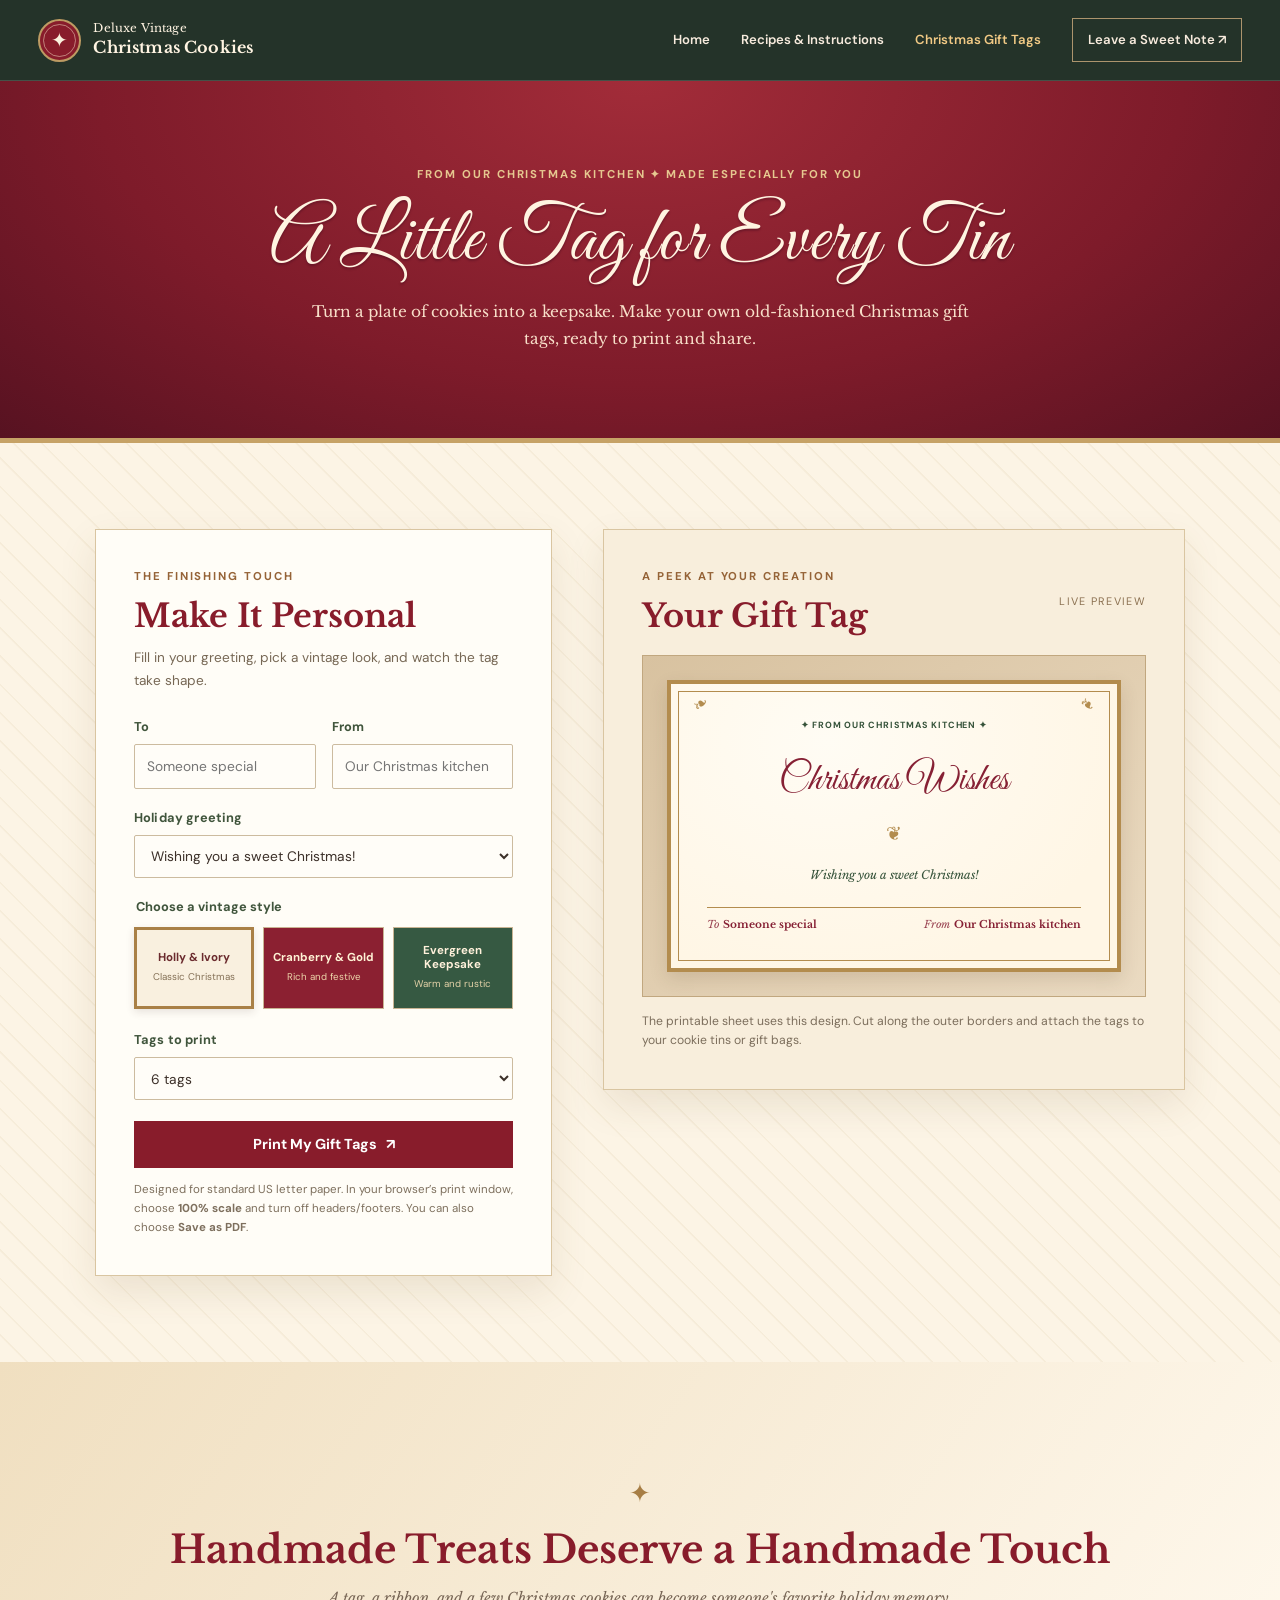
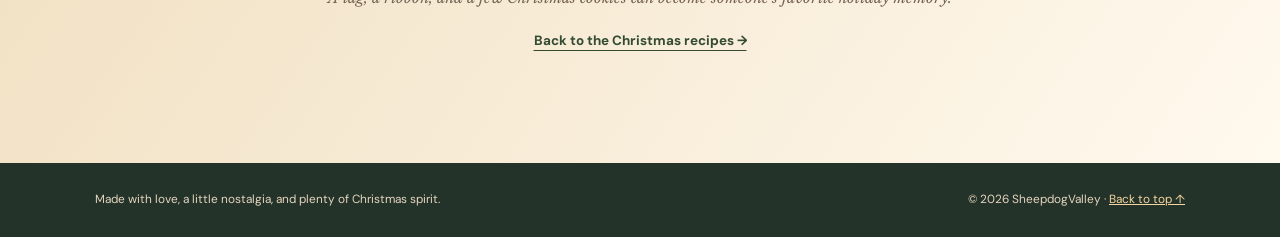
==== gift-tags.html @ 265d6bb1 "Add files via upload" ====
<!doctype html>
<html lang="en">
<head>
  <meta charset="utf-8">
  <meta name="viewport" content="width=device-width,initial-scale=1">
  <meta name="theme-color" content="#344b32">
  <meta name="description" content="Design and print nostalgic vintage Christmas gift tags for your homemade cookie tins.">
  <title>Christmas Gift Tag Maker — Deluxe Vintage Christmas Cookies</title>
  <link rel="preconnect" href="https://fonts.googleapis.com">
  <link rel="preconnect" href="https://fonts.gstatic.com" crossorigin>
  <link href="https://fonts.googleapis.com/css2?family=DM+Sans:wght@400;500;600;700&family=Libre+Baskerville:ital,wght@0,400;0,700;1,400&family=Great+Vibes&family=Playfair+Display:wght@400;600;700&display=swap" rel="stylesheet">
  <link rel="stylesheet" href="css/styles.css">
  <script src="js/site.js" defer></script>
  <script src="js/gift-tags.js" defer></script>
</head>
<body data-page="gift-tags">
  <a class="skip-link" href="#main">Skip to content</a>
  <header class="site-header" id="top">
    <div class="nav-shell">
      <a class="brand" href="index.html" aria-label="Deluxe Vintage Christmas Cookies, home"><span class="brand-mark" aria-hidden="true">✦</span><span>Deluxe Vintage<br><strong>Christmas Cookies</strong></span></a>
      <button class="menu-toggle" aria-label="Open navigation" aria-expanded="false" aria-controls="main-nav"><span></span><span></span><span></span></button>
      <nav id="main-nav" class="main-nav" aria-label="Main navigation">
        <a href="index.html">Home</a>
        <a href="recipes.html">Recipes &amp; Instructions</a>
        <a class="active" aria-current="page" href="gift-tags.html">Christmas Gift Tags</a>
        <a class="nav-guestbook" href="https://forms.gle/14yq1mAK5xDZGLgt8" target="_blank" rel="noopener noreferrer">Leave a Sweet Note ↗</a>
      </nav>
    </div>
  </header>
  <main id="main">
    <section class="tag-masthead">
      <div class="page-width">
        <p class="eyebrow light">From our Christmas kitchen ✦ made especially for you</p>
        <h1>A Little Tag for Every Tin</h1>
        <p>Turn a plate of cookies into a keepsake. Make your own old-fashioned Christmas gift tags, ready to print and share.</p>
      </div>
    </section>
    <section class="tag-maker-section" aria-labelledby="tag-maker-heading">
      <div class="page-width tag-maker-inner">
        <div class="tag-controls-panel">
          <p class="eyebrow">The finishing touch</p>
          <h2 id="tag-maker-heading">Make It Personal</h2>
          <p class="tag-panel-intro">Fill in your greeting, pick a vintage look, and watch the tag take shape.</p>
          <form id="gift-tag-form" novalidate>
            <div class="tag-input-grid">
              <label class="tag-field" for="tag-to">To <input id="tag-to" name="to" type="text" maxlength="28" placeholder="Someone special" autocomplete="off"></label>
              <label class="tag-field" for="tag-from">From <input id="tag-from" name="from" type="text" maxlength="28" placeholder="Our Christmas kitchen" autocomplete="off"></label>
            </div>
            <label class="tag-field" for="tag-greeting">Holiday greeting
              <select id="tag-greeting" name="greeting">
                <option value="Wishing you a sweet Christmas!">Wishing you a sweet Christmas!</option>
                <option value="Baked with love, just for you.">Baked with love, just for you.</option>
                <option value="May your days be merry &amp; bright.">May your days be merry &amp; bright.</option>
                <option value="A little taste of Christmas magic.">A little taste of Christmas magic.</option>
                <option value="custom">Write my own message…</option>
              </select>
            </label>
            <label id="custom-greeting-wrap" class="tag-field" for="tag-custom-greeting" hidden>Your message
              <input id="tag-custom-greeting" type="text" maxlength="64" placeholder="Your Christmas greeting">
            </label>
            <fieldset class="tag-styles-fieldset">
              <legend>Choose a vintage style</legend>
              <div class="tag-style-options">
                <label class="tag-style-option"><input type="radio" name="tag-style" value="holly" checked><span><strong>Holly &amp; Ivory</strong><small>Classic Christmas</small></span></label>
                <label class="tag-style-option"><input type="radio" name="tag-style" value="cranberry"><span><strong>Cranberry &amp; Gold</strong><small>Rich and festive</small></span></label>
                <label class="tag-style-option"><input type="radio" name="tag-style" value="evergreen"><span><strong>Evergreen Keepsake</strong><small>Warm and rustic</small></span></label>
              </div>
            </fieldset>
            <label class="tag-field" for="tag-count">Tags to print
              <select id="tag-count" name="count"><option value="1">1 tag</option><option value="2">2 tags</option><option value="4">4 tags</option><option value="6" selected>6 tags</option></select>
            </label>
            <button type="button" class="button button-cranberry tag-print-button" id="print-gift-tags">Print My Gift Tags <span aria-hidden="true">↗</span></button>
            <p class="tag-print-help">Designed for standard US letter paper. In your browser’s print window, choose <strong>100% scale</strong> and turn off headers/footers. You can also choose <strong>Save as PDF</strong>.</p>
          </form>
        </div>
        <div class="tag-preview-panel">
          <div class="tag-preview-header"><div><p class="eyebrow">A peek at your creation</p><h2>Your Gift Tag</h2></div><span class="tag-preview-note">Live preview</span></div>
          <div class="tag-preview-stage">
            <div class="tag-design" id="tag-preview" data-style="holly" aria-label="Preview of your personalized Christmas gift tag">
              <div class="tag-interior">
                <span class="tag-corner tag-corner-left" aria-hidden="true">❧</span><span class="tag-corner tag-corner-right" aria-hidden="true">❧</span>
                <p class="tag-overline">✦ FROM OUR CHRISTMAS KITCHEN ✦</p>
                <h3 class="tag-title">Christmas Wishes</h3>
                <div class="tag-small-divider" aria-hidden="true">❦</div>
                <p class="tag-message" data-tag-message>Wishing you a sweet Christmas!</p>
                <div class="tag-names"><p><span>To</span><strong data-tag-to>Someone special</strong></p><p><span>From</span><strong data-tag-from>Our Christmas kitchen</strong></p></div>
              </div>
            </div>
          </div>
          <p class="tag-preview-footnote">The printable sheet uses this design. Cut along the outer borders and attach the tags to your cookie tins or gift bags.</p>
        </div>
      </div>
    </section>
    <section class="tag-afterword section-pad"><div class="page-width"><span aria-hidden="true" class="afterword-ornament">✦</span><h2>Handmade Treats Deserve a Handmade Touch</h2><p>A tag, a ribbon, and a few Christmas cookies can become someone's favorite holiday memory.</p><a class="text-link" href="recipes.html">Back to the Christmas recipes →</a></div></section>
  </main>
  <div class="print-sheet" id="print-sheet" aria-hidden="true"></div>
  <footer class="site-footer"><div class="page-width footer-inner"><p>Made with love, a little nostalgia, and plenty of Christmas spirit.</p><p>© <span data-year>2026</span> SheepdogValley · <a href="#top">Back to top ↑</a></p></div></footer>
</body>
</html>
---- css/styles.css ----
:root{--evergreen:#344b32;--green:#456739;--deep-green:#233a2d;--cranberry:#881c2b;--cranberry-dark:#681322;--ivory:#fbf2df;--paper:#fffbf3;--gold:#bd9b63;--ink:#3c3029;--muted:#75685b;--line:#dacbb0;--hero-image:none} /* PLACEHOLDER: set --hero-image:url('YOUR_HERO_IMAGE_URL'); */
*,*::before,*::after{box-sizing:border-box}html{scroll-behavior:smooth;scroll-padding-top:86px}body{margin:0;background:var(--ivory);color:var(--ink);font-family:'DM Sans',Arial,sans-serif;line-height:1.65}a{color:inherit}img{max-width:100%}button,input{font:inherit}button{cursor:pointer}h1,h2,h3,p{margin-top:0}h1,h2,h3{font-family:'Libre Baskerville',Georgia,serif;line-height:1.25}h1{font-size:clamp(2.25rem,5vw,4.6rem)}h2{font-size:clamp(1.8rem,3vw,3rem)}h3{font-size:1.25rem}.page-width{max-width:1190px;margin-inline:auto;padding-inline:clamp(20px,4vw,50px)}.section-pad{padding-block:clamp(64px,9vw,110px)}.centered{text-align:center}.eyebrow{color:#956337;letter-spacing:.17em;text-transform:uppercase;font-size:.71rem;font-weight:700;line-height:1.5}.eyebrow.light{color:#e6c890}.skip-link{position:absolute;z-index:100;top:-100px;left:20px;padding:10px;background:white}.skip-link:focus{top:8px}.site-header{position:relative;z-index:20;background:#243329;color:#fff4e2;border-bottom:1px solid #ffffff25}.nav-shell{max-width:1480px;min-height:80px;display:flex;align-items:center;justify-content:space-between;gap:25px;margin:auto;padding:12px clamp(20px,3vw,46px)}.brand{display:flex;align-items:center;gap:12px;text-decoration:none;font-family:'Libre Baskerville',Georgia,serif;font-size:.73rem;line-height:1.35;letter-spacing:.015em}.brand strong{font-size:1rem;font-weight:700}.brand-mark{width:43px;height:43px;display:grid;place-items:center;flex-shrink:0;background:var(--cranberry);border:2px solid var(--gold);outline:1px solid #fff2d278;outline-offset:-6px;color:var(--ivory);font-size:1.25rem;border-radius:50%}.main-nav{display:flex;align-items:center;gap:clamp(15px,2.4vw,35px)}.main-nav a{text-decoration:none;color:#f7ebdd;font-size:.82rem;font-weight:600;transition:color .2s}.main-nav a:hover,.main-nav a.active{color:#f2ca85}.main-nav .nav-guestbook{border:1px solid #ac946d;padding:10px 15px}.menu-toggle{display:none;background:transparent;border:1px solid #cab78e7a;padding:9px;border-radius:3px}.menu-toggle span{display:block;width:22px;height:2px;background:#fff1d8;margin:4px 0}
/* HOME HERO v3 — artwork first, no framed sign. */
.hero{position:relative;min-height:min(780px,calc(100svh - 80px));display:grid;isolation:isolate;overflow:hidden;background:#f7e9d0}
.hero-visual{position:absolute;inset:0;z-index:-2}
.hero-artwork{display:block;width:100%;height:100%;object-fit:cover;object-position:center center}
.hero-artwork.is-missing{display:none}
.hero-visual:has(.is-missing){background:linear-gradient(120deg,#faf0da 0%,#e8d0aa 45%,#5d704d 100%)}
/* Gentle illumination keeps the title legible without hiding the painting. */
.hero:after{content:"";position:absolute;inset:0;z-index:-1;pointer-events:none;background:linear-gradient(90deg,rgba(255,248,231,.64) 0%,rgba(255,248,231,.28) 32%,rgba(255,248,231,0) 65%)}
.hero-content{width:min(1470px,100%);min-height:inherit;display:flex;align-items:center;justify-content:flex-start;margin:0 auto;padding:48px clamp(28px,6.7vw,112px) 84px}
.hero-lettering{width:min(650px,53%);text-align:center;transform:translateY(-13px);color:#7e1023}
.hero-kicker{display:block;font-family:'DM Sans',sans-serif;font-weight:700;letter-spacing:.24em;font-size:clamp(.62rem,.85vw,.82rem);color:#8a5a2b;line-height:1.7}
.hero-lettering h1{font-family:'Great Vibes',cursive;font-weight:400;font-size:clamp(3.9rem,5.55vw,6.5rem);line-height:.99;margin:21px 0 14px;letter-spacing:0;color:#831426;-webkit-text-stroke:.7px #831426;text-shadow:0 2px 2px rgba(255,248,233,.72)}
.hero-lettering h1 span{display:block;white-space:nowrap}
.hero-divider{display:flex;align-items:center;justify-content:center;gap:16px;margin:11px auto 9px;color:#ae7a3f;font-size:1.6rem;max-width:390px}
.hero-divider:before,.hero-divider:after{content:"";height:1px;flex:1;background:linear-gradient(90deg,transparent,#bb985f)}
.hero-divider:after{transform:rotate(180deg)}
.hero-lettering p{font-family:'Playfair Display',Georgia,serif;font-weight:700;letter-spacing:.12em;text-transform:uppercase;color:#31533d;font-size:clamp(.91rem,1.15vw,1.23rem);line-height:1.45;margin:0;text-shadow:0 1px 0 #fff8edb0}
.scroll-cue{position:absolute;z-index:3;bottom:17px;left:50%;transform:translateX(-50%);text-align:center;text-decoration:none;color:#fff8e7;filter:drop-shadow(0 2px 4px #000a)}
.scroll-cue span{display:block;font-size:2rem;line-height:1}.scroll-cue small{font-size:.7rem;letter-spacing:.1em;text-transform:uppercase}
@media (max-width: 1000px) and (min-width:681px){.hero{min-height:650px}.hero-lettering{width:58%}.hero-lettering h1{font-size:clamp(3.1rem,5.7vw,4.6rem)}}
@media (max-width:680px){
  .hero{min-height:0;display:flex;flex-direction:column;overflow:hidden}
  .hero-visual{position:relative;inset:auto;width:100%;z-index:0;background:#f7e9d0}
  .hero-artwork{width:100%;height:auto;object-fit:contain}
  .hero-visual:has(.is-missing){aspect-ratio:16/9}
  .hero:after{display:none}
  .hero-content{width:100%;min-height:0;margin:0;padding:27px 18px 32px;background:#f9edda;border-top:3px solid #ae8a50;border-bottom:1px solid #d9c4a3;display:block}
  .hero-lettering{width:100%;transform:none;margin:0 auto;max-width:530px}
  .hero-kicker{letter-spacing:.15em;font-size:.58rem}
  .hero-lettering h1{font-size:clamp(2.75rem,10.3vw,4.8rem);line-height:1.05;margin:14px 0 8px;-webkit-text-stroke:.35px #831426}
  .hero-lettering h1 span{white-space:normal}
  .hero-divider{max-width:250px;font-size:1.25rem;margin:6px auto}
  .hero-lettering p{font-size:clamp(.75rem,2.65vw,.95rem);letter-spacing:.12em}
  .scroll-cue{display:none}
}
.welcome{background:radial-gradient(ellipse at 15% 20%,#577445,var(--green) 45%,#2d4b30);color:var(--ivory);position:relative;padding:clamp(45px,7vw,85px) 0}.welcome::before,.welcome::after{content:'';position:absolute;left:22px;right:22px;pointer-events:none;border-top:1px solid #d1af71aa}.welcome::before{top:18px}.welcome::after{bottom:18px}.welcome-inner{display:grid;grid-template-columns:minmax(0,1fr) minmax(0,1fr);gap:clamp(30px,6vw,95px);align-items:center}.picture-frame{max-width:530px;width:100%;margin:0 auto;padding:11px;background:#f9efd8;border:3px solid var(--gold);outline:1px solid #dac290;outline-offset:-8px;box-shadow:0 22px 45px #17281964;transform:rotate(-.8deg)}.picture-mat{background:#8b1424;border:1px solid #ac8358;padding:5px}.picture-mat img{display:block;width:100%;height:auto;aspect-ratio:854/480;object-fit:cover}.picture-frame figcaption{font-family:'Libre Baskerville',Georgia,serif;font-style:italic;color:#685039;text-align:center;font-size:.74rem;margin:10px 0 4px}.welcome-copy{text-align:center;max-width:510px;margin:auto}.welcome-copy h2{font-weight:400;font-size:clamp(2rem,3.5vw,3.7rem);line-height:1.22;letter-spacing:-.035em;margin:15px 0 5px}.welcome-copy>p:not(.eyebrow){font-family:'Libre Baskerville',serif;color:#f7ebda;font-size:.95rem;line-height:1.85}.flourish{display:block;color:#e5c28d;font-size:1.9rem;margin:10px auto}.button-row{display:flex;flex-wrap:wrap;align-items:center;justify-content:center;gap:12px;margin-top:25px}.button{display:inline-flex;min-height:47px;align-items:center;justify-content:center;gap:9px;padding:11px 19px;text-decoration:none;text-align:center;border:1px solid transparent;font-size:.78rem;font-weight:700;transition:background .16s,transform .16s,border-color .16s;line-height:1.35}.button:hover{transform:translateY(-2px)}.button:focus-visible,a:focus-visible,button:focus-visible,input:focus-visible{outline:3px solid #e8ad46;outline-offset:3px}.button-cream{color:#73202a;background:var(--ivory);border-color:#e4d1ad}.button-cream:hover{background:white}.button-outline{color:#fff1d9;border-color:#e5d0a5;background:transparent}.button-outline:hover{background:#ffffff1c}.button-dark{background:var(--evergreen);color:var(--ivory)}.button-cranberry{background:var(--cranberry);color:#fff}
.story{background:repeating-linear-gradient(45deg,#f4ead500 0 18px,#a67d3220 19px 20px),var(--ivory)}.story-inner{display:grid;grid-template-columns:.95fr 1.05fr;gap:clamp(30px,5vw,100px);align-items:start}.story-lead h2{color:var(--cranberry)}.mini-rule{display:flex;align-items:center;gap:12px;color:var(--gold);width:100%;margin:25px 0}.mini-rule:before,.mini-rule:after{content:'';height:1px;width:35%;background:var(--gold)}.story-body{padding-left:clamp(0px,3vw,44px);border-left:1px solid var(--line);font-family:'Libre Baskerville',Georgia,serif;font-size:.95rem;line-height:2}.story-body p:last-child{margin-bottom:0}.recipe-teaser{background:#fffaf0}.recipe-teaser h2{margin:12px 0 35px;color:var(--cranberry)}.teaser-grid{display:grid;grid-template-columns:repeat(2,minmax(0,1fr));gap:25px}.teaser-card{overflow:hidden;border:1px solid var(--line);background:#fffdf8;box-shadow:0 10px 30px #6c542214}.teaser-art{min-height:175px;display:flex;flex-direction:column;justify-content:center;align-items:center;color:#fff3dd;border-bottom:4px solid var(--gold)}.teaser-art span{font-family:Georgia,serif;font-size:5.5rem;line-height:1}.teaser-art small{font-family:'Libre Baskerville',serif;font-style:italic}.teaser-art-cookie{background:radial-gradient(circle at 50% 50%,#b43a46,#7d1d28 70%)}.teaser-art-icing{background:radial-gradient(circle at 50% 50%,#6d8c60,#385b42 72%)}.teaser-copy{padding:30px}.card-number{font-size:.65rem;font-weight:700;color:#9e7b42;letter-spacing:.17em}.teaser-copy h3{color:var(--cranberry);margin:5px 0 12px}.teaser-copy p:not(.card-number){font-size:.88rem;color:var(--muted)}.text-link{color:var(--evergreen);font-size:.84rem;font-weight:700;text-decoration-thickness:1px;text-underline-offset:5px}.closing{background:var(--cranberry-dark);color:#f8e9d0}.closing-inner{display:grid;grid-template-columns:1.1fr 1fr;align-items:center;gap:clamp(35px,6vw,90px)}.closing-card{width:100%;border:7px solid #f6e8cb;box-shadow:0 16px 35px #2b07144d}.closing h2{margin:12px 0 18px}.closing p:not(.eyebrow){max-width:450px;font-family:'Libre Baskerville',serif;line-height:1.9}.closing .button{margin-top:10px}.site-footer{background:#243329;color:#e4d5bf;padding:27px 0}.footer-inner{display:flex;gap:15px;justify-content:space-between;align-items:center;font-size:.74rem}.footer-inner p{margin:0}.footer-inner a{color:#f5d5a0}
/* Recipe page */
.recipe-masthead{text-align:center;color:#fff5e6;padding:80px 0 66px;background:radial-gradient(circle at 50% -20%,#bc3d4b,var(--cranberry) 54%,#62131f)}.recipe-masthead h1{font-size:clamp(2.1rem,4.5vw,4rem);margin:10px 0 15px;font-weight:400}.recipe-masthead p:not(.eyebrow){font-family:'Libre Baskerville',Georgia,serif}.countdown{display:inline-flex;align-items:center;gap:12px;justify-content:center;margin-top:24px;padding:13px 21px;border:1px solid #eac793b3;background:#40101c35;color:#ffebce;font-size:.82rem;font-weight:700}.countdown span:first-child,.countdown span:last-child{color:#e7be79}.recipe-page-main{padding:30px 0 95px;background:linear-gradient(125deg,#f2e5ce 0%,#fff9ed 65%)}.recipe-jump{display:flex;flex-wrap:wrap;align-items:center;justify-content:center;gap:10px 20px;margin:10px 0 35px;font-size:.78rem}.recipe-jump span{font-weight:700;color:#765c40}.recipe-jump a{color:var(--cranberry);text-decoration:none;font-weight:700;border-bottom:1px solid #ba9a65}.recipe-grid{display:grid;grid-template-columns:repeat(2,minmax(0,1fr));gap:28px;align-items:start}.recipe-card{background:#fffdf7;border:1px solid #d5c5a7;padding:clamp(23px,3vw,43px);box-shadow:0 15px 35px #76604220;scroll-margin-top:95px}.recipe-card-top{display:flex;align-items:center;justify-content:space-between;border-bottom:1px solid var(--line);padding-bottom:13px;margin-bottom:24px}.recipe-number{color:#95723d;letter-spacing:.15em;font-size:.68rem;font-weight:700}.recipe-symbol{font-size:2rem;color:#aa6e48}.recipe-card h2{color:var(--cranberry);font-size:clamp(1.8rem,2.3vw,2.45rem);margin-bottom:8px}.recipe-subtitle{font-family:'Libre Baskerville',serif;font-style:italic;color:#87735e;font-size:.84rem}.recipe-meta{display:flex;flex-wrap:wrap;gap:8px;margin:24px 0 32px}.recipe-meta span{padding:6px 10px;font-size:.67rem;font-weight:700;background:#edf0e5;color:#456144}.recipe-card h3{color:var(--evergreen);font-size:1.13rem;border-bottom:1px solid #d8ccb4;padding-bottom:9px;margin:26px 0 10px}.hint{color:var(--muted);font-size:.73rem;margin:0 0 15px}.checklist{display:grid;gap:4px}.checklist label{display:flex;align-items:flex-start;gap:12px;padding:8px 7px;border-radius:3px;cursor:pointer;line-height:1.5;font-size:.83rem}.checklist label:hover{background:#f3ead9}.checklist input{width:18px;height:18px;margin:1px 0 0;flex:none;accent-color:var(--green);cursor:pointer}.checklist input:checked+span{color:#8d897e;text-decoration:line-through;text-decoration-color:#9eaa95}.steps{padding-left:23px;margin:19px 0 0;display:grid;gap:13px;font-family:'Libre Baskerville',serif;font-size:.84rem;line-height:1.85}.steps li{padding-left:5px}.steps li::marker{color:#8e2938;font-weight:700}.tip{display:flex;gap:13px;align-items:flex-start;background:#f3ecdb;color:#564b3c;padding:19px;margin-top:30px}.tip>span{font-size:1.25rem;color:var(--cranberry)}.tip p{font-size:.8rem;line-height:1.75;margin:0}.shopping{margin-top:40px;background:#fffdf7;border:1px solid #d5c5a7;box-shadow:0 15px 35px #76604220;padding:clamp(24px,4vw,47px);scroll-margin-top:95px}.shopping-head{display:flex;align-items:end;justify-content:space-between;gap:20px;border-bottom:1px solid var(--line);padding-bottom:24px;margin-bottom:20px}.shopping-head h2{color:var(--cranberry);font-size:clamp(1.8rem,3vw,2.8rem);margin:8px 0}.shopping-head p:last-child{font-size:.85rem;color:var(--muted);margin:0}.shopping-tools{display:flex;flex-direction:column;align-items:flex-end;gap:9px;white-space:nowrap}.shopping-tools span{font-size:.78rem;color:var(--evergreen);font-weight:700}.shopping-tools .button{min-height:36px;padding:8px 15px}.shopping-list{grid-template-columns:repeat(2,minmax(0,1fr));column-gap:25px}.shopping-footer{margin-top:27px;border-top:1px solid var(--line);padding-top:22px;display:flex;justify-content:space-between;align-items:center;gap:20px}.shopping-footer p{font-family:'Libre Baskerville',serif;font-style:italic;color:var(--muted);margin:0;text-align:right;font-size:.8rem}
@media(max-width:850px){.welcome-inner{gap:28px}.story-inner{gap:35px}.main-nav{gap:16px}.main-nav a{font-size:.73rem}.nav-shell{min-height:72px}.picture-frame{padding:7px}.picture-frame figcaption{font-size:.62rem}.welcome-copy h2{font-size:2rem}.welcome-copy>p:not(.eyebrow){font-size:.83rem}.recipe-grid{gap:18px}}
@media(max-width:680px){html{scroll-padding-top:65px}.nav-shell{min-height:64px;padding:9px 17px}.brand{font-size:.63rem;gap:9px}.brand strong{font-size:.76rem}.brand-mark{width:39px;height:39px}.menu-toggle{display:block}.main-nav{display:none;position:absolute;top:100%;left:0;right:0;flex-direction:column;align-items:stretch;gap:0;background:#243329;padding:10px 18px 19px;box-shadow:0 15px 20px #0005}.main-nav.is-open{display:flex}.main-nav a{padding:12px 10px;font-size:.87rem}.main-nav .nav-guestbook{margin-top:7px;text-align:center}.welcome{padding:43px 0}.welcome::before,.welcome::after{left:12px;right:12px}.welcome::before{top:12px}.welcome::after{bottom:12px}.welcome-inner{grid-template-columns:1fr;gap:29px}.picture-frame{width:min(100%,410px);padding:7px;transform:none}.picture-frame figcaption{font-size:.7rem;margin:7px 0 3px}.welcome-copy{max-width:450px}.welcome-copy h2{font-size:clamp(1.95rem,7vw,2.9rem)}.welcome-copy>p:not(.eyebrow){font-size:.87rem}.button-row{margin-top:18px}.button{min-height:44px}.story-inner,.teaser-grid,.closing-inner,.recipe-grid{grid-template-columns:1fr}.story-inner{gap:17px}.story-body{padding:0;border:0;font-size:.87rem;line-height:1.85}.story-lead h2{font-size:clamp(1.8rem,7vw,2.6rem)}.closing-inner{gap:33px}.closing-card{max-width:510px}.closing h2{font-size:2rem}.teaser-art{min-height:140px}.teaser-copy{padding:24px}.footer-inner{flex-direction:column;text-align:center;gap:7px}.recipe-masthead{padding:55px 0 49px}.recipe-masthead h1{font-size:2.25rem}.recipe-page-main{padding-top:20px}.recipe-jump{gap:9px 15px}.recipe-card{scroll-margin-top:75px}.shopping-head{align-items:flex-start;flex-direction:column}.shopping-tools{align-items:flex-start;flex-direction:row;align-items:center;flex-wrap:wrap}.shopping-list{grid-template-columns:1fr}.shopping-footer{flex-direction:column;align-items:stretch}.shopping-footer p{text-align:left}.shopping-footer .button{width:100%}}
@media(max-width:360px){.brand strong{font-size:.68rem}.brand-mark{width:35px;height:35px}.button-row .button{width:100%}.recipe-masthead h1{font-size:1.85rem}.recipe-jump{gap:8px}.recipe-jump span{width:100%;text-align:center}}
@media(prefers-reduced-motion:reduce){html{scroll-behavior:auto}*,*::before,*::after{transition:none!important}}
@media print{@page{margin:16mm}body{background:#fff;color:#000;font:11pt/1.5 Georgia,serif}.site-header,.recipe-masthead,.recipe-jump,.site-footer,.shopping-tools,.shopping-footer button,.skip-link{display:none!important}.recipe-page-main{background:#fff;padding:0}.recipe-card,.shopping{box-shadow:none;border:1px solid #aaa;break-inside:avoid;padding:16px;margin:0 0 15px}.recipe-grid{display:block}.recipe-card h2,.shopping h2{color:#000}.shopping{margin-top:15px}.shopping-list{grid-template-columns:repeat(2,1fr)}.checklist input{appearance:auto}.checklist label{padding:3px}.checklist input:checked+span{text-decoration:none;color:#000}.steps{gap:3px}a{text-decoration:none}html{scroll-behavior:auto}}


/* Interactive Christmas extras — deliberately compatible with existing site */
.holiday-extras{background:linear-gradient(135deg,#f5e8d1,#fffaf0)}
.holiday-extras h2{color:var(--cranberry);margin:12px 0 12px}
.extras-intro{text-align:center;color:var(--muted);font-family:'Libre Baskerville',Georgia,serif;font-style:italic;font-size:.91rem;margin-bottom:34px}
.extras-grid{display:grid;grid-template-columns:repeat(2,minmax(0,1fr));gap:23px}
.extras-card{display:flex;align-items:flex-start;gap:22px;padding:clamp(22px,3.4vw,38px);background:#fffdf6;border:1px solid #d8c49e;box-shadow:0 12px 28px #664b2010;transition:transform .2s,box-shadow .2s}
.extras-card:hover{transform:translateY(-3px);box-shadow:0 18px 32px #664b201c}
.extras-mark{flex-shrink:0;display:grid;place-items:center;width:82px;height:82px;border-radius:50%;border:3px double #b79763;background:#8c1e30;color:#fff3dd;font-size:2.6rem;font-family:Georgia,serif}
.extras-mark-green{background:#35533d;font-size:1.2rem;letter-spacing:-.08em;font-weight:bold}
.extras-card h3{color:var(--cranberry);font-size:1.21rem;line-height:1.4;margin:8px 0}
.extras-card p:not(.card-number){color:var(--muted);font-size:.86rem;margin-bottom:14px}
/* Recipe calculator */
.batch-calculator{scroll-margin-top:95px;background:#fffcf5;border:1px solid #d2bc93;box-shadow:0 15px 35px #76604217;padding:clamp(22px,3.2vw,36px);margin:0 0 34px;position:relative;overflow:hidden}
.batch-calculator:before{content:"";position:absolute;top:9px;bottom:9px;left:9px;right:9px;border:1px solid #bda37670;pointer-events:none}
.batch-intro{display:flex;align-items:center;justify-content:space-between;gap:22px}
.batch-intro h2{font-size:clamp(1.5rem,2.7vw,2.3rem);color:var(--cranberry);margin:6px 0 12px}
.batch-intro p:last-child{font-family:'Libre Baskerville',Georgia,serif;color:var(--muted);font-size:.85rem;max-width:720px;margin:0}
.batch-seal{flex:0 0 76px;width:76px;height:76px;border:2px solid #c5a477;border-radius:50%;display:grid;place-items:center;font-size:2rem;color:var(--cranberry);background:#f8ebd4}
.batch-controls{display:grid;grid-template-columns:repeat(4,minmax(0,1fr));gap:11px;margin:25px 0 18px}
.scale-option{display:flex;flex-direction:column;gap:2px;align-items:center;justify-content:center;min-height:81px;padding:13px 8px;background:#f7f0e1;color:#524234;border:1px solid #cbb797;border-radius:2px;transition:background .15s,border-color .15s,transform .15s}
.scale-option:hover{background:#fff6e6;transform:translateY(-2px)}
.scale-option strong{font-family:'Libre Baskerville',serif;font-size:1.28rem}
.scale-option span{font-size:.75rem}
.scale-option.is-active{background:#38593c;border-color:#38593c;color:#fff7e7;box-shadow:inset 0 0 0 2px #d9c297}
.batch-bottom{display:flex;gap:17px;justify-content:space-between;align-items:center;flex-wrap:wrap}
.batch-shop-toggle{display:flex;align-items:center;gap:10px;color:#334c35;font-size:.84rem;font-weight:700;cursor:pointer}
.batch-shop-toggle input{width:18px;height:18px;accent-color:#345c3a}
.batch-status{color:#795e3e;font-size:.75rem;margin:0}
.batch-egg-tip{background:#f4ead6;border-left:3px solid #ae874b;padding:11px 14px;margin:18px 0 0;font-size:.79rem;color:#6f3b2e}
.shopping-batch-note{font-size:.74rem;color:#7a654c;margin:0 0 15px;font-style:italic}
/* Personalized printable Christmas gift tags */
.tag-masthead{background:radial-gradient(ellipse at top,#a22c39 0%,#7e1b2a 60%,#571221 100%);color:#fff4e1;padding:clamp(55px,7vw,85px) 0;text-align:center;border-bottom:5px solid #c6a266}
.tag-masthead h1{font-family:'Great Vibes',cursive;font-weight:400;letter-spacing:.01em;font-size:clamp(3.2rem,6vw,6rem);line-height:1.1;margin:17px 0 13px;text-shadow:0 2px 2px #460c1f70}
.tag-masthead p:last-child{max-width:675px;margin:0 auto;font-family:'Libre Baskerville',Georgia,serif;font-size:clamp(.85rem,1.2vw,1rem);line-height:1.8;color:#f8dfc9}
.tag-maker-section{padding:clamp(40px,7vw,86px) 0;background:repeating-linear-gradient(45deg,#f4ead500 0 18px,#a67d3212 19px 20px),#fcf4e5}
.tag-maker-inner{display:grid;grid-template-columns:minmax(0,.88fr) minmax(0,1.12fr);gap:clamp(25px,4vw,54px);align-items:start}
.tag-controls-panel,.tag-preview-panel{border:1px solid #d9c5a1;background:#fffdf7;box-shadow:0 15px 35px #6b52291e;padding:clamp(22px,3vw,38px)}
.tag-controls-panel h2,.tag-preview-panel h2{font-size:clamp(1.65rem,2.5vw,2.25rem);color:var(--cranberry);margin:8px 0 11px}
.tag-panel-intro{font-size:.85rem;color:#776855;margin-bottom:24px}
.tag-input-grid{display:grid;grid-template-columns:1fr 1fr;gap:16px}
.tag-field{display:flex;flex-direction:column;gap:7px;color:#40553c;font-size:.8rem;font-weight:700;letter-spacing:.012em;margin:0 0 18px}
.tag-field input,.tag-field select{width:100%;min-height:43px;border:1px solid #ccbb9f;padding:10px 12px;border-radius:2px;background:#fffdf8;color:#3c3029;font-size:.86rem;font-family:'DM Sans',Arial,sans-serif;font-weight:400;min-width:0}
.tag-field input:focus,.tag-field select:focus{outline:2px solid #be9452;outline-offset:1px}
.tag-styles-fieldset{border:0;padding:0;margin:5px 0 20px;min-width:0}
.tag-styles-fieldset legend{font-size:.8rem;color:#40553c;font-weight:700;margin-bottom:10px}
.tag-style-options{display:grid;grid-template-columns:repeat(3,minmax(0,1fr));gap:9px}
.tag-style-option{display:block;position:relative;cursor:pointer}
.tag-style-option input{position:absolute;opacity:0;width:1px;height:1px}
.tag-style-option span{display:flex;flex-direction:column;align-items:center;text-align:center;justify-content:center;min-height:82px;gap:3px;padding:9px 5px;border:1px solid #c9b493;background:#f9f0df;color:#6b2b2e;transition:border-color .15s,background .15s}
.tag-style-option span strong{font-size:.72rem;line-height:1.3}
.tag-style-option span small{font-size:.61rem;color:#847056}
.tag-style-option:nth-child(2) span{background:#8b2031;color:#fff2d5}.tag-style-option:nth-child(2) span small{color:#edd5aa}
.tag-style-option:nth-child(3) span{background:#365942;color:#fff1db}.tag-style-option:nth-child(3) span small{color:#e4d2a8}
.tag-style-option input:checked+span{outline:3px solid #a98046;outline-offset:-3px;border-color:#7d532e;box-shadow:0 3px 8px #422a2420}
.tag-style-option input:focus-visible+span{outline:3px solid #e8ad46;outline-offset:3px}
.tag-print-button{width:100%;font-size:.9rem;margin:3px 0 12px}
.tag-print-help{font-size:.72rem;color:#7e705e;line-height:1.65;margin:0}
.tag-preview-panel{background:#f8eedc}
.tag-preview-header{display:flex;align-items:center;justify-content:space-between;gap:10px;margin-bottom:19px}
.tag-preview-header h2{margin-bottom:0}
.tag-preview-note{font-size:.68rem;text-transform:uppercase;letter-spacing:.12em;color:#8b7050;white-space:nowrap}
.tag-preview-stage{padding:clamp(12px,2.2vw,24px);background:linear-gradient(145deg,#d8c2a0,#eadac1);border:1px solid #c1a77f}
.tag-design{--tag-bg:#fff6e5;--tag-ink:#862034;--tag-sub:#36533a;--tag-border:#b38c4e;--tag-accent:#b38c4e;position:relative;width:100%;aspect-ratio:3.5/2.25;min-height:0;overflow:hidden;display:block;background:radial-gradient(ellipse at 35% 20%,#fffcf4,var(--tag-bg) 75%);color:var(--tag-ink);border:4px solid var(--tag-border);box-shadow:0 7px 17px #4d361f24}
.tag-design:before{content:"";position:absolute;inset:7px;border:1px solid var(--tag-border);pointer-events:none}
.tag-design[data-style="cranberry"]{--tag-bg:#872034;--tag-ink:#fff2d9;--tag-sub:#f4dfb0;--tag-border:#b79a60;--tag-accent:#f0d099;background:radial-gradient(circle at 50% 30%,#a23248,#651527)}
.tag-design[data-style="evergreen"]{--tag-bg:#e9eddc;--tag-ink:#2e503a;--tag-sub:#6f3d32;--tag-border:#9b864a;--tag-accent:#b88c4b;background:linear-gradient(155deg,#f7f0d8,#dce6d4)}
.tag-interior{position:relative;height:100%;width:100%;display:flex;flex-direction:column;align-items:center;justify-content:space-around;text-align:center;padding:5% 8% 5.5%;overflow:hidden}
.tag-corner{position:absolute;color:var(--tag-accent);top:4%;font-size:clamp(.7rem,1.5vw,1.1rem);line-height:1}
.tag-corner-left{left:5%;transform:rotate(-35deg)}.tag-corner-right{right:5%;transform:rotate(35deg)}
.tag-overline{font-family:'DM Sans',Arial,sans-serif;letter-spacing:.09em;font-size:clamp(.41rem,.7vw,.6rem);font-weight:700;color:var(--tag-sub);margin:0}
.tag-title{font-family:'Great Vibes',cursive;font-weight:400;font-size:clamp(1.6rem,3vw,3.25rem);line-height:1.05;color:var(--tag-ink);margin:1% 0 0}
.tag-small-divider{color:var(--tag-accent);font-size:clamp(.8rem,1.5vw,1.3rem);line-height:1}
.tag-message{font-family:'Libre Baskerville',Georgia,serif;font-style:italic;color:var(--tag-sub);font-size:clamp(.52rem,.92vw,.83rem);line-height:1.45;margin:0;overflow-wrap:anywhere;max-width:100%}
.tag-names{width:100%;display:flex;justify-content:space-between;gap:8px;border-top:1px solid var(--tag-border);padding-top:2.7%;text-align:left}
.tag-names p{display:flex;gap:4px;align-items:baseline;margin:0;max-width:50%;min-width:0;font-family:'Libre Baskerville',Georgia,serif;font-size:clamp(.48rem,.82vw,.7rem);line-height:1.25;color:var(--tag-ink)}
.tag-names p:last-child{text-align:right;justify-content:flex-end}
.tag-names p span{font-style:italic;opacity:.85}.tag-names p strong{font-weight:700;overflow-wrap:anywhere}
.tag-preview-footnote{font-size:.76rem;color:#7c6e5c;margin:15px 0 0;line-height:1.6}
.tag-afterword{text-align:center;background:linear-gradient(125deg,#f0dfc0,#fff9ee)}
.tag-afterword .afterword-ornament{font-size:1.65rem;color:#a77e45}
.tag-afterword h2{color:var(--cranberry);margin:10px 0 12px}
.tag-afterword p{max-width:650px;margin:0 auto 17px;font-family:'Libre Baskerville',Georgia,serif;font-style:italic;color:#766454;font-size:.91rem}
.print-sheet{display:none}
@media(max-width:900px){.tag-maker-inner{grid-template-columns:1fr}.tag-controls-panel,.tag-preview-panel{max-width:720px;width:100%;margin:0 auto}.tag-design{max-width:560px;margin:auto}.tag-overline{font-size:clamp(.42rem,1.4vw,.66rem)}.tag-title{font-size:clamp(1.8rem,6.5vw,3.5rem)}.tag-message{font-size:clamp(.58rem,1.7vw,.93rem)}.tag-names p{font-size:clamp(.51rem,1.5vw,.76rem)}}
@media(max-width:680px){.extras-grid{grid-template-columns:1fr}.extras-card{padding:23px;gap:18px}.extras-mark{width:60px;height:60px;font-size:1.9rem}.extras-mark-green{font-size:.93rem}.batch-calculator{scroll-margin-top:72px;margin-bottom:22px}.batch-seal{display:none}.batch-controls{gap:7px}.scale-option{min-height:73px;padding:9px 4px}.scale-option strong{font-size:1.04rem}.scale-option span{font-size:.62rem}.batch-status{width:100%}.tag-masthead{padding:48px 0}.tag-masthead h1{font-size:clamp(3.1rem,12vw,4.6rem)}.tag-style-option span strong{font-size:.65rem}.tag-style-option span small{font-size:.54rem}.tag-preview-stage{padding:12px}.tag-design .tag-title{font-size:clamp(1.7rem,7vw,3.25rem)}.tag-design .tag-overline{font-size:clamp(.37rem,1.65vw,.6rem)}.tag-design .tag-message{font-size:clamp(.48rem,2.1vw,.83rem)}.tag-design .tag-names p{font-size:clamp(.45rem,1.8vw,.67rem)}}
@media(max-width:380px){.tag-input-grid{grid-template-columns:1fr;gap:0}.tag-style-options{grid-template-columns:1fr}.tag-style-option span{min-height:52px}.tag-preview-note{display:none}}
@media print{
  /* Calculator prints the selected amounts and shopping suggestions. */
  body[data-page="recipes"] .batch-calculator{display:none!important}
  body[data-page="recipes"] .shopping-batch-note{font-size:8pt;color:#333}
  @page{size:letter;margin:.4in}
  body[data-page="gift-tags"]{background:#fff!important;margin:0!important}
  body[data-page="gift-tags"] > :not(.print-sheet){display:none!important}
  body[data-page="gift-tags"] .print-sheet{display:grid!important;grid-template-columns:repeat(2,3.5in);gap:.18in .25in;align-items:start;justify-content:center;max-width:7.35in;margin:0 auto!important;page-break-inside:auto}
  body[data-page="gift-tags"] .tag-print{height:2.25in!important;width:3.5in!important;max-width:3.5in!important;min-height:2.25in!important;aspect-ratio:auto!important;break-inside:avoid!important;page-break-inside:avoid!important;box-shadow:none!important;border-width:3px!important;print-color-adjust:exact!important;-webkit-print-color-adjust:exact!important}
  body[data-page="gift-tags"] .tag-print .tag-interior{padding:5% 7% 5.5%!important}
  body[data-page="gift-tags"] .tag-print .tag-title{font-size:28pt!important}
  body[data-page="gift-tags"] .tag-print .tag-overline{font-size:6.3pt!important}
  body[data-page="gift-tags"] .tag-print .tag-message{font-size:8.2pt!important}
  body[data-page="gift-tags"] .tag-print .tag-names p{font-size:6.3pt!important}
  body[data-page="gift-tags"] .tag-print .tag-small-divider{font-size:13pt!important}
  body[data-page="gift-tags"] .tag-print .tag-corner{font-size:11pt!important}
}

/* HTML hidden must override the display:flex used for form fields. */
.tag-field[hidden]{display:none!important}
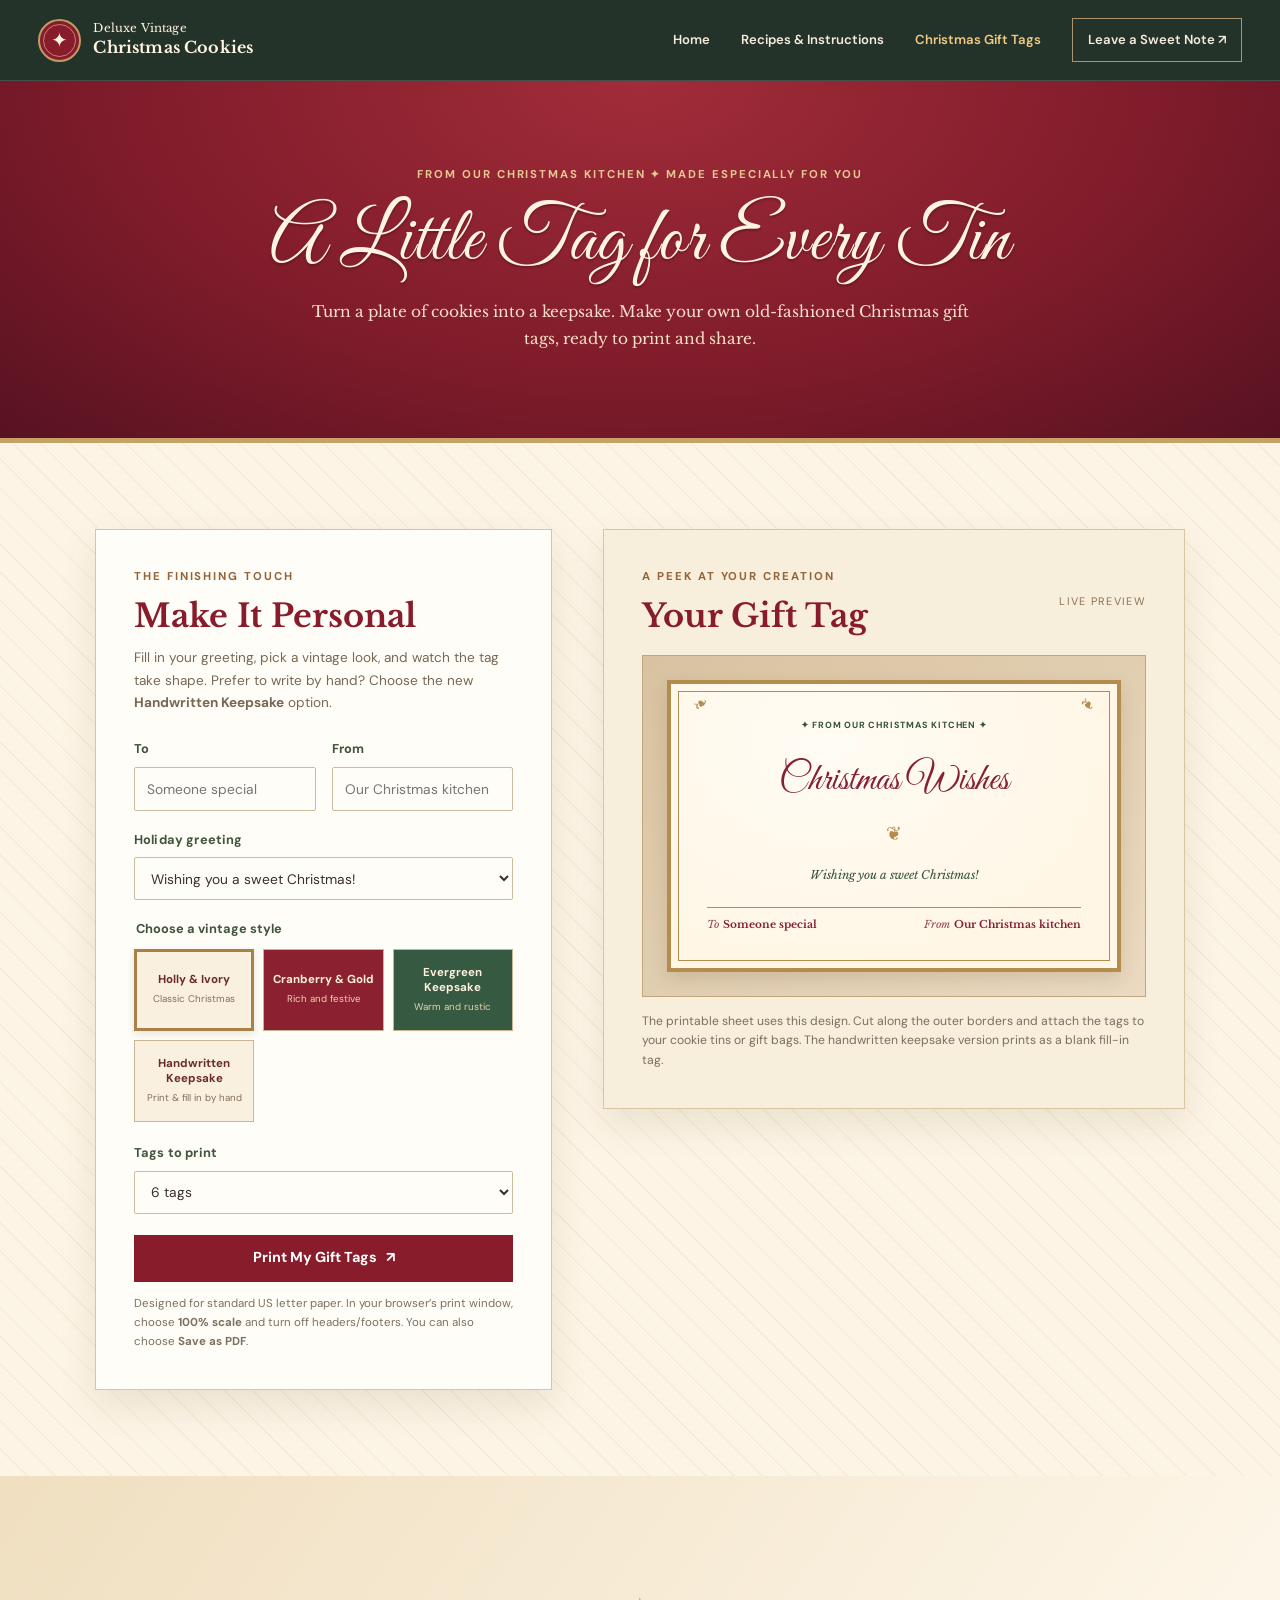
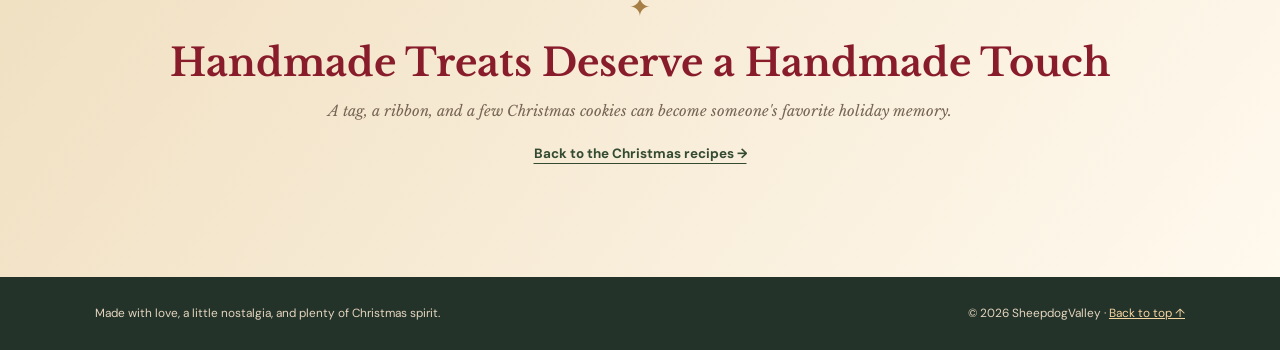
==== commit 0e5384c2: "Add files via upload" ====
--- a/gift-tags.html
+++ b/gift-tags.html
@@ -40,7 +40,7 @@
         <div class="tag-controls-panel">
           <p class="eyebrow">The finishing touch</p>
           <h2 id="tag-maker-heading">Make It Personal</h2>
-          <p class="tag-panel-intro">Fill in your greeting, pick a vintage look, and watch the tag take shape.</p>
+          <p class="tag-panel-intro">Fill in your greeting, pick a vintage look, and watch the tag take shape. Prefer to write by hand? Choose the new <strong>Handwritten Keepsake</strong> option.</p>
           <form id="gift-tag-form" novalidate>
             <div class="tag-input-grid">
               <label class="tag-field" for="tag-to">To <input id="tag-to" name="to" type="text" maxlength="28" placeholder="Someone special" autocomplete="off"></label>
@@ -64,8 +64,10 @@
                 <label class="tag-style-option"><input type="radio" name="tag-style" value="holly" checked><span><strong>Holly &amp; Ivory</strong><small>Classic Christmas</small></span></label>
                 <label class="tag-style-option"><input type="radio" name="tag-style" value="cranberry"><span><strong>Cranberry &amp; Gold</strong><small>Rich and festive</small></span></label>
                 <label class="tag-style-option"><input type="radio" name="tag-style" value="evergreen"><span><strong>Evergreen Keepsake</strong><small>Warm and rustic</small></span></label>
+                <label class="tag-style-option tag-style-option-handwritten"><input type="radio" name="tag-style" value="handwritten"><span><strong>Handwritten Keepsake</strong><small>Print &amp; fill in by hand</small></span></label>
               </div>
             </fieldset>
+            <p id="handwrite-note" class="handwrite-note" hidden>This version prints your illustrated tag as-is so you can fill in the <strong>To</strong> and <strong>From</strong> lines by hand for a more personal touch.</p>
             <label class="tag-field" for="tag-count">Tags to print
               <select id="tag-count" name="count"><option value="1">1 tag</option><option value="2">2 tags</option><option value="4">4 tags</option><option value="6" selected>6 tags</option></select>
             </label>
@@ -86,8 +88,11 @@
                 <div class="tag-names"><p><span>To</span><strong data-tag-to>Someone special</strong></p><p><span>From</span><strong data-tag-from>Our Christmas kitchen</strong></p></div>
               </div>
             </div>
+            <figure class="tag-image-preview" id="handwritten-preview" hidden aria-label="Preview of the handwritten keepsake gift tag">
+              <img src="assets/handwritten-gift-tag.jpg" alt="Vintage Christmas gift tag with holly, gold flourishes, sugar cookies, and blank To and From lines for handwriting" loading="lazy">
+            </figure>
           </div>
-          <p class="tag-preview-footnote">The printable sheet uses this design. Cut along the outer borders and attach the tags to your cookie tins or gift bags.</p>
+          <p class="tag-preview-footnote">The printable sheet uses this design. Cut along the outer borders and attach the tags to your cookie tins or gift bags. The handwritten keepsake version prints as a blank fill-in tag.</p>
         </div>
       </div>
     </section>
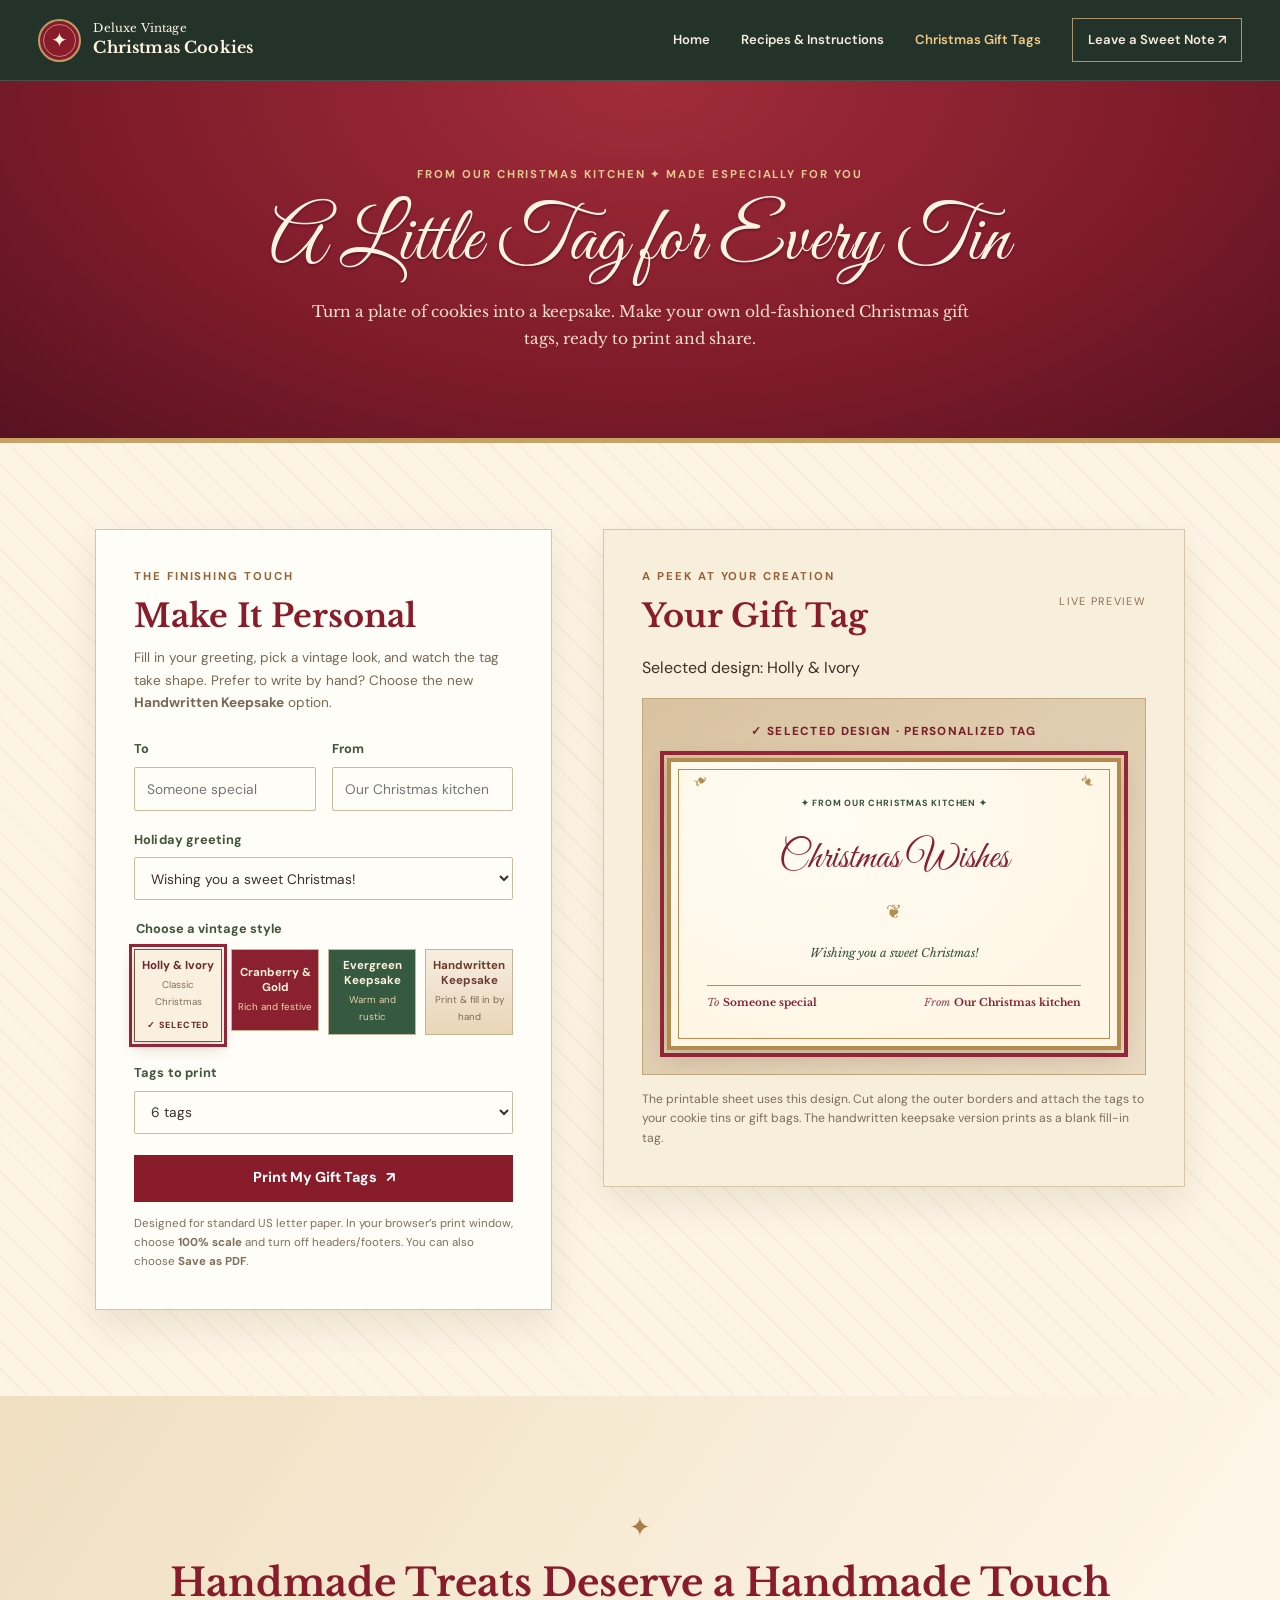
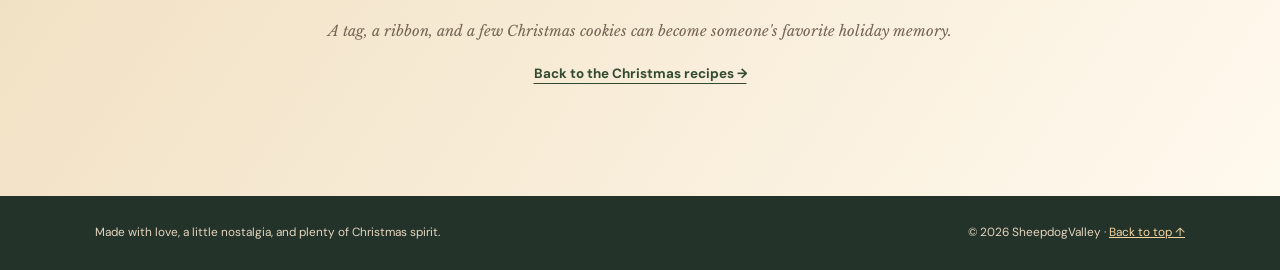
==== commit 6460e025: "Add files via upload" ====
--- a/gift-tags.html
+++ b/gift-tags.html
@@ -68,6 +68,25 @@
               </div>
             </fieldset>
             <p id="handwrite-note" class="handwrite-note" hidden>This version prints your illustrated tag as-is so you can fill in the <strong>To</strong> and <strong>From</strong> lines by hand for a more personal touch.</p>
+            <div id="handwrite-collection" class="handwrite-collection" hidden>
+              <div class="handwrite-collection-header">
+                <p class="handwrite-collection-title">Handwritten Keepsake Collection</p>
+                <p class="handwrite-collection-copy">Choose one of your printable hand-fill tags. We'll preview the exact tag you selected and print copies of that design.</p>
+              </div>
+              <div class="handwrite-gallery" role="list" aria-label="Handwritten tag designs">
+                <button type="button" class="handwrite-thumb is-active" data-handwritten-image="assets/handwritten-tag-01-cookie-tin-flourish.jpg" data-handwritten-name="Cookie Tin Flourish" data-handwritten-alt="Vintage Christmas gift tag with holly, gold flourishes, sugar cookies, and blank To and From lines for handwriting" aria-pressed="true"><img src="assets/handwritten-tag-01-cookie-tin-flourish.jpg" alt="" loading="lazy"><span>Cookie Tin Flourish</span></button>
+                <button type="button" class="handwrite-thumb" data-handwritten-image="assets/handwritten-tag-02-moonlit-sleigh-ride.jpg" data-handwritten-name="Moonlit Sleigh Ride" data-handwritten-alt="Vintage Christmas gift tag with teal flourishes, church, sleigh, deer, stars, and blank To and From lines" aria-pressed="false"><img src="assets/handwritten-tag-02-moonlit-sleigh-ride.jpg" alt="" loading="lazy"><span>Moonlit Sleigh Ride</span></button>
+                <button type="button" class="handwrite-thumb" data-handwritten-image="assets/handwritten-tag-03-santa-over-cottage.jpg" data-handwritten-name="Santa Over Cottage" data-handwritten-alt="Vintage red Christmas gift tag with cottage, deer, Santa flying overhead, and blank To and From lines" aria-pressed="false"><img src="assets/handwritten-tag-03-santa-over-cottage.jpg" alt="" loading="lazy"><span>Santa Over Cottage</span></button>
+                <button type="button" class="handwrite-thumb" data-handwritten-image="assets/handwritten-tag-04-cookie-flourish-classic.jpg" data-handwritten-name="Cookie Flourish Classic" data-handwritten-alt="Vintage Christmas cookie themed gift tag with decorative flourishes and blank To and From lines" aria-pressed="false"><img src="assets/handwritten-tag-04-cookie-flourish-classic.jpg" alt="" loading="lazy"><span>Cookie Flourish Classic</span></button>
+                <button type="button" class="handwrite-thumb" data-handwritten-image="assets/handwritten-tag-05-cozy-kitchen-keepsake.jpg" data-handwritten-name="Cozy Kitchen Keepsake" data-handwritten-alt="Vintage Christmas gift tag with cookie plate, festive tin, and blank To and From lines" aria-pressed="false"><img src="assets/handwritten-tag-05-cozy-kitchen-keepsake.jpg" alt="" loading="lazy"><span>Cozy Kitchen Keepsake</span></button>
+                <button type="button" class="handwrite-thumb" data-handwritten-image="assets/handwritten-tag-06-snowy-cabin-keepsake.jpg" data-handwritten-name="Snowy Cabin Keepsake" data-handwritten-alt="Vintage printable gift tag with snowy cabin, pinecones, and blank To and From lines" aria-pressed="false"><img src="assets/handwritten-tag-06-snowy-cabin-keepsake.jpg" alt="" loading="lazy"><span>Snowy Cabin Keepsake</span></button>
+                <button type="button" class="handwrite-thumb" data-handwritten-image="assets/handwritten-tag-07-white-village-greeting.jpg" data-handwritten-name="White Village Greeting" data-handwritten-alt="Vintage Merry Christmas gift tag with snowy village and blank To and From lines" aria-pressed="false"><img src="assets/handwritten-tag-07-white-village-greeting.jpg" alt="" loading="lazy"><span>White Village Greeting</span></button>
+                <button type="button" class="handwrite-thumb" data-handwritten-image="assets/handwritten-tag-08-white-christmas-village.jpg" data-handwritten-name="White Christmas Village" data-handwritten-alt="A Very Merry White Christmas gift tag with snowy village scene and blank To and From lines" aria-pressed="false"><img src="assets/handwritten-tag-08-white-christmas-village.jpg" alt="" loading="lazy"><span>White Christmas Village</span></button>
+                <button type="button" class="handwrite-thumb" data-handwritten-image="assets/handwritten-tag-09-carolers-christmas-scene.jpg" data-handwritten-name="Carolers Christmas Scene" data-handwritten-alt="A Very Merry Christmas gift tag with village square, carolers, snowman, and blank To and From lines" aria-pressed="false"><img src="assets/handwritten-tag-09-carolers-christmas-scene.jpg" alt="" loading="lazy"><span>Carolers Christmas Scene</span></button>
+                <button type="button" class="handwrite-thumb" data-handwritten-image="assets/handwritten-tag-10-little-deer-holiday.jpg" data-handwritten-name="Little Deer Holiday" data-handwritten-alt="Merry Christmas gift tag with a little deer in a snowy scene and blank To and From lines" aria-pressed="false"><img src="assets/handwritten-tag-10-little-deer-holiday.jpg" alt="" loading="lazy"><span>Little Deer Holiday</span></button>
+              </div>
+            </div>
+
             <label class="tag-field" for="tag-count">Tags to print
               <select id="tag-count" name="count"><option value="1">1 tag</option><option value="2">2 tags</option><option value="4">4 tags</option><option value="6" selected>6 tags</option></select>
             </label>
@@ -77,6 +96,7 @@
         </div>
         <div class="tag-preview-panel">
           <div class="tag-preview-header"><div><p class="eyebrow">A peek at your creation</p><h2>Your Gift Tag</h2></div><span class="tag-preview-note">Live preview</span></div>
+          <p class="tag-preview-current" id="tag-preview-current">Selected design: Holly &amp; Ivory</p>
           <div class="tag-preview-stage">
             <div class="tag-design" id="tag-preview" data-style="holly" aria-label="Preview of your personalized Christmas gift tag">
               <div class="tag-interior">
@@ -89,7 +109,8 @@
               </div>
             </div>
             <figure class="tag-image-preview" id="handwritten-preview" hidden aria-label="Preview of the handwritten keepsake gift tag">
-              <img src="assets/handwritten-gift-tag.jpg" alt="Vintage Christmas gift tag with holly, gold flourishes, sugar cookies, and blank To and From lines for handwriting" loading="lazy">
+              <img src="assets/handwritten-tag-01-cookie-tin-flourish.jpg" alt="Vintage Christmas gift tag with holly, gold flourishes, sugar cookies, and blank To and From lines for handwriting" loading="lazy">
+              <figcaption class="tag-image-caption" id="handwritten-caption">Cookie Tin Flourish</figcaption>
             </figure>
           </div>
           <p class="tag-preview-footnote">The printable sheet uses this design. Cut along the outer borders and attach the tags to your cookie tins or gift bags. The handwritten keepsake version prints as a blank fill-in tag.</p>
--- a/css/styles.css
+++ b/css/styles.css
@@ -124,14 +124,22 @@
 .tag-names p:last-child{text-align:right;justify-content:flex-end}
 .tag-names p span{font-style:italic;opacity:.85}.tag-names p strong{font-weight:700;overflow-wrap:anywhere}
 .tag-preview-footnote{font-size:.76rem;color:#7c6e5c;margin:15px 0 0;line-height:1.6}
+
+.tag-style-options{grid-template-columns:repeat(4,minmax(0,1fr))}
+.tag-style-option-handwritten span{background:linear-gradient(180deg,#f6eee0,#ead5b7);color:#6c3a2f}.tag-style-option-handwritten span small{color:#7d6b54}
+.handwrite-note{margin:-6px 0 18px;padding:12px 14px;border:1px solid #d9c6a4;background:#f8f1e4;color:#6b5848;font-size:.75rem;line-height:1.6}
+.tag-field.is-disabled{opacity:.5}
+.tag-field.is-disabled input,.tag-field.is-disabled select{background:#f0ece5;color:#8f8474;cursor:not-allowed}
+.tag-image-preview{display:flex;align-items:center;justify-content:center;min-height:0;margin:0;padding:12px;background:radial-gradient(ellipse at center,#fbf7ef 0%,#efe1c5 100%);border:1px solid #c1a77f}
+.tag-image-preview img{display:block;width:min(100%,340px);height:auto;filter:drop-shadow(0 10px 18px rgba(76,52,28,.18))}
 .tag-afterword{text-align:center;background:linear-gradient(125deg,#f0dfc0,#fff9ee)}
 .tag-afterword .afterword-ornament{font-size:1.65rem;color:#a77e45}
 .tag-afterword h2{color:var(--cranberry);margin:10px 0 12px}
 .tag-afterword p{max-width:650px;margin:0 auto 17px;font-family:'Libre Baskerville',Georgia,serif;font-style:italic;color:#766454;font-size:.91rem}
 .print-sheet{display:none}
-@media(max-width:900px){.tag-maker-inner{grid-template-columns:1fr}.tag-controls-panel,.tag-preview-panel{max-width:720px;width:100%;margin:0 auto}.tag-design{max-width:560px;margin:auto}.tag-overline{font-size:clamp(.42rem,1.4vw,.66rem)}.tag-title{font-size:clamp(1.8rem,6.5vw,3.5rem)}.tag-message{font-size:clamp(.58rem,1.7vw,.93rem)}.tag-names p{font-size:clamp(.51rem,1.5vw,.76rem)}}
-@media(max-width:680px){.extras-grid{grid-template-columns:1fr}.extras-card{padding:23px;gap:18px}.extras-mark{width:60px;height:60px;font-size:1.9rem}.extras-mark-green{font-size:.93rem}.batch-calculator{scroll-margin-top:72px;margin-bottom:22px}.batch-seal{display:none}.batch-controls{gap:7px}.scale-option{min-height:73px;padding:9px 4px}.scale-option strong{font-size:1.04rem}.scale-option span{font-size:.62rem}.batch-status{width:100%}.tag-masthead{padding:48px 0}.tag-masthead h1{font-size:clamp(3.1rem,12vw,4.6rem)}.tag-style-option span strong{font-size:.65rem}.tag-style-option span small{font-size:.54rem}.tag-preview-stage{padding:12px}.tag-design .tag-title{font-size:clamp(1.7rem,7vw,3.25rem)}.tag-design .tag-overline{font-size:clamp(.37rem,1.65vw,.6rem)}.tag-design .tag-message{font-size:clamp(.48rem,2.1vw,.83rem)}.tag-design .tag-names p{font-size:clamp(.45rem,1.8vw,.67rem)}}
-@media(max-width:380px){.tag-input-grid{grid-template-columns:1fr;gap:0}.tag-style-options{grid-template-columns:1fr}.tag-style-option span{min-height:52px}.tag-preview-note{display:none}}
+@media(max-width:900px){.tag-maker-inner{grid-template-columns:1fr}.tag-controls-panel,.tag-preview-panel{max-width:720px;width:100%;margin:0 auto}.tag-design{max-width:560px;margin:auto}.tag-image-preview img{width:min(100%,330px)}.tag-overline{font-size:clamp(.42rem,1.4vw,.66rem)}.tag-title{font-size:clamp(1.8rem,6.5vw,3.5rem)}.tag-message{font-size:clamp(.58rem,1.7vw,.93rem)}.tag-names p{font-size:clamp(.51rem,1.5vw,.76rem)}}
+@media(max-width:680px){.extras-grid{grid-template-columns:1fr}.extras-card{padding:23px;gap:18px}.extras-mark{width:60px;height:60px;font-size:1.9rem}.extras-mark-green{font-size:.93rem}.batch-calculator{scroll-margin-top:72px;margin-bottom:22px}.batch-seal{display:none}.batch-controls{gap:7px}.scale-option{min-height:73px;padding:9px 4px}.scale-option strong{font-size:1.04rem}.scale-option span{font-size:.62rem}.batch-status{width:100%}.tag-masthead{padding:48px 0}.tag-masthead h1{font-size:clamp(3.1rem,12vw,4.6rem)}.tag-style-options{grid-template-columns:repeat(2,minmax(0,1fr))}.tag-style-option span strong{font-size:.65rem}.tag-style-option span small{font-size:.54rem}.tag-preview-stage{padding:12px}.tag-image-preview img{width:min(100%,290px)}.tag-design .tag-title{font-size:clamp(1.7rem,7vw,3.25rem)}.tag-design .tag-overline{font-size:clamp(.37rem,1.65vw,.6rem)}.tag-design .tag-message{font-size:clamp(.48rem,2.1vw,.83rem)}.tag-design .tag-names p{font-size:clamp(.45rem,1.8vw,.67rem)}}
+@media(max-width:380px){.tag-input-grid{grid-template-columns:1fr;gap:0}.tag-style-options{grid-template-columns:1fr}.tag-style-option span{min-height:52px}.tag-image-preview img{width:min(100%,260px)}.tag-preview-note{display:none}}
 @media print{
   /* Calculator prints the selected amounts and shopping suggestions. */
   body[data-page="recipes"] .batch-calculator{display:none!important}
@@ -140,7 +148,10 @@
   body[data-page="gift-tags"]{background:#fff!important;margin:0!important}
   body[data-page="gift-tags"] > :not(.print-sheet){display:none!important}
   body[data-page="gift-tags"] .print-sheet{display:grid!important;grid-template-columns:repeat(2,3.5in);gap:.18in .25in;align-items:start;justify-content:center;max-width:7.35in;margin:0 auto!important;page-break-inside:auto}
+  body[data-page="gift-tags"][data-print-mode="handwritten"] .print-sheet{grid-template-columns:repeat(2,2.35in)!important;gap:.18in .22in!important;max-width:4.92in!important}
   body[data-page="gift-tags"] .tag-print{height:2.25in!important;width:3.5in!important;max-width:3.5in!important;min-height:2.25in!important;aspect-ratio:auto!important;break-inside:avoid!important;page-break-inside:avoid!important;box-shadow:none!important;border-width:3px!important;print-color-adjust:exact!important;-webkit-print-color-adjust:exact!important}
+  body[data-page="gift-tags"] .tag-print-image{display:block!important;width:2.35in!important;max-width:2.35in!important;height:3.24in!important;break-inside:avoid!important;page-break-inside:avoid!important;box-shadow:none!important;print-color-adjust:exact!important;-webkit-print-color-adjust:exact!important;margin:0!important}
+  body[data-page="gift-tags"] .tag-print-image img{display:block!important;width:100%!important;height:100%!important;object-fit:contain!important}
   body[data-page="gift-tags"] .tag-print .tag-interior{padding:5% 7% 5.5%!important}
   body[data-page="gift-tags"] .tag-print .tag-title{font-size:28pt!important}
   body[data-page="gift-tags"] .tag-print .tag-overline{font-size:6.3pt!important}
@@ -152,3 +163,72 @@
 
 /* HTML hidden must override the display:flex used for form fields. */
 .tag-field[hidden]{display:none!important}
+
+
+/* ==============================================================
+   Gift tag selection clarity — November 2026
+   Display ONLY the chosen preview, distinguish selection clearly.
+   The source preview uses the HTML `hidden` attribute, which must
+   override the older .tag-design{display:block} and
+   .tag-image-preview{display:flex} styling.
+   ============================================================== */
+body[data-page="gift-tags"] .tag-preview-stage > [hidden] {
+  display: none !important;
+}
+
+/* Explain that the large panel displays one selected design. */
+body[data-page="gift-tags"] .tag-preview-stage::before {
+  content: "✓ SELECTED DESIGN · PERSONALIZED TAG";
+  display: block;
+  margin: 0 0 18px;
+  text-align: center;
+  font-family: 'DM Sans', Arial, sans-serif;
+  font-weight: 800;
+  font-size: .73rem;
+  letter-spacing: .11em;
+  line-height: 1.5;
+  color: #76202b;
+}
+body[data-page="gift-tags"][data-print-mode="handwritten"] .tag-preview-stage::before {
+  content: "✓ SELECTED DESIGN · HANDWRITTEN KEEPSAKE";
+}
+
+/* Make the selected preview unmistakable without changing prints. */
+body[data-page="gift-tags"] .tag-preview-stage > .tag-design:not([hidden]),
+body[data-page="gift-tags"] .tag-preview-stage > .tag-image-preview:not([hidden]) {
+  outline: 4px solid #922638;
+  outline-offset: 3px;
+  box-shadow: 0 7px 22px rgba(63, 32, 22, .2);
+}
+
+/* Emphasize the matching style selector too. */
+body[data-page="gift-tags"] .tag-style-option input:checked + span {
+  outline: 3px solid #922638;
+  outline-offset: 2px;
+  box-shadow: 0 5px 14px rgba(84, 34, 28, .22);
+}
+body[data-page="gift-tags"] .tag-style-option input:checked + span::after {
+  content: "✓ SELECTED";
+  display: block;
+  margin-top: 5px;
+  font-size: .56rem;
+  font-weight: 800;
+  letter-spacing: .09em;
+}
+
+@media (max-width: 680px) {
+  body[data-page="gift-tags"] .tag-preview-stage::before {
+    font-size: .61rem;
+    letter-spacing: .06em;
+    margin-bottom: 13px;
+  }
+  body[data-page="gift-tags"] .tag-preview-stage > .tag-design:not([hidden]),
+  body[data-page="gift-tags"] .tag-preview-stage > .tag-image-preview:not([hidden]) {
+    outline-width: 3px;
+    outline-offset: 1px;
+  }
+}
+
+@media print {
+  body[data-page="gift-tags"] .tag-preview-stage::before { display: none !important; }
+}
